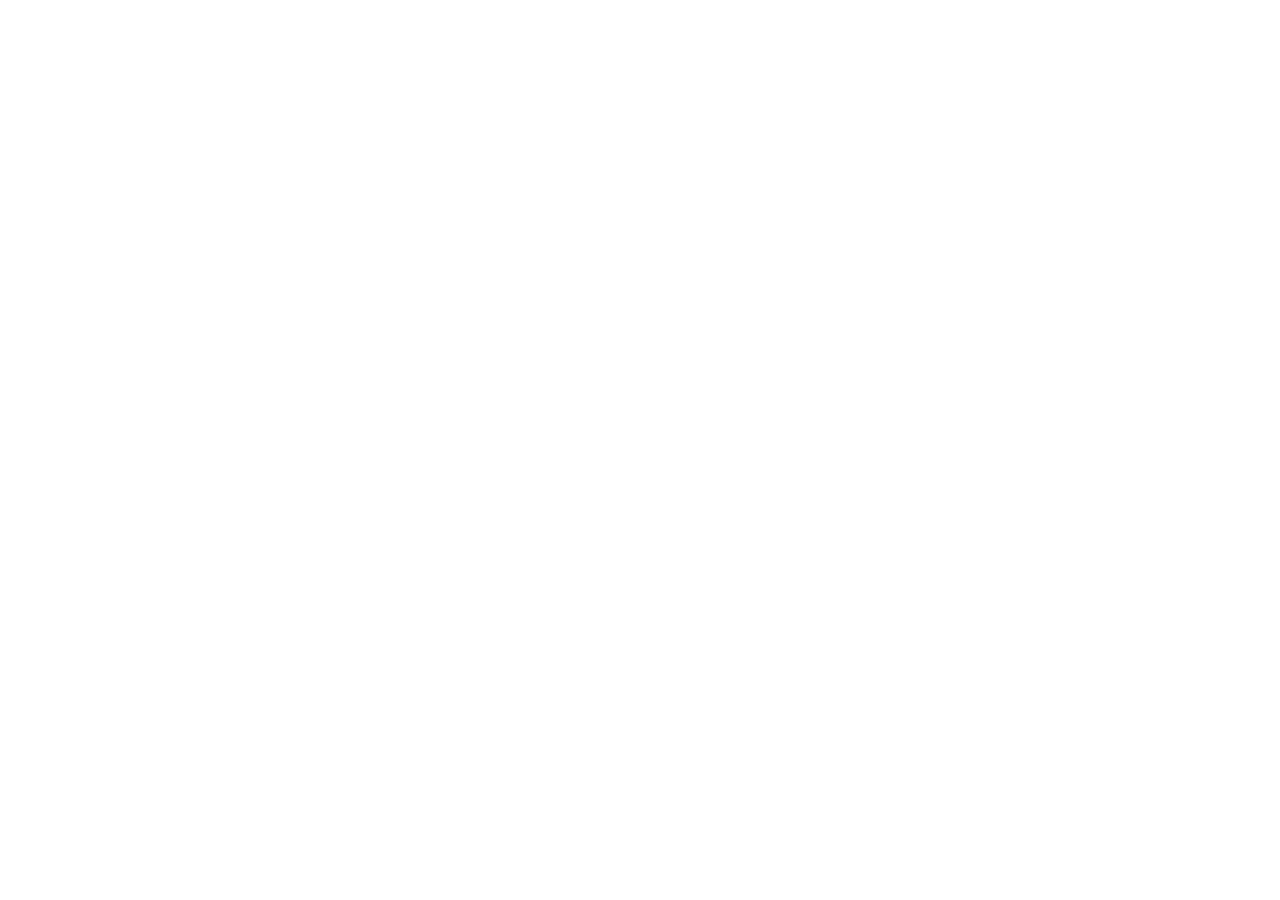
==== index.html @ 904ee5a9 "modified:   index.html     teszt" ====
<!DOCTYPE html>
<html lang="hu">
<head>
    <meta charset="UTF-8">
    <meta name="viewport" content="width=device-width, initial-scale=1.0">
    <title>The Witcher 3</title>
</head>
<body>
    
</body>
</html>
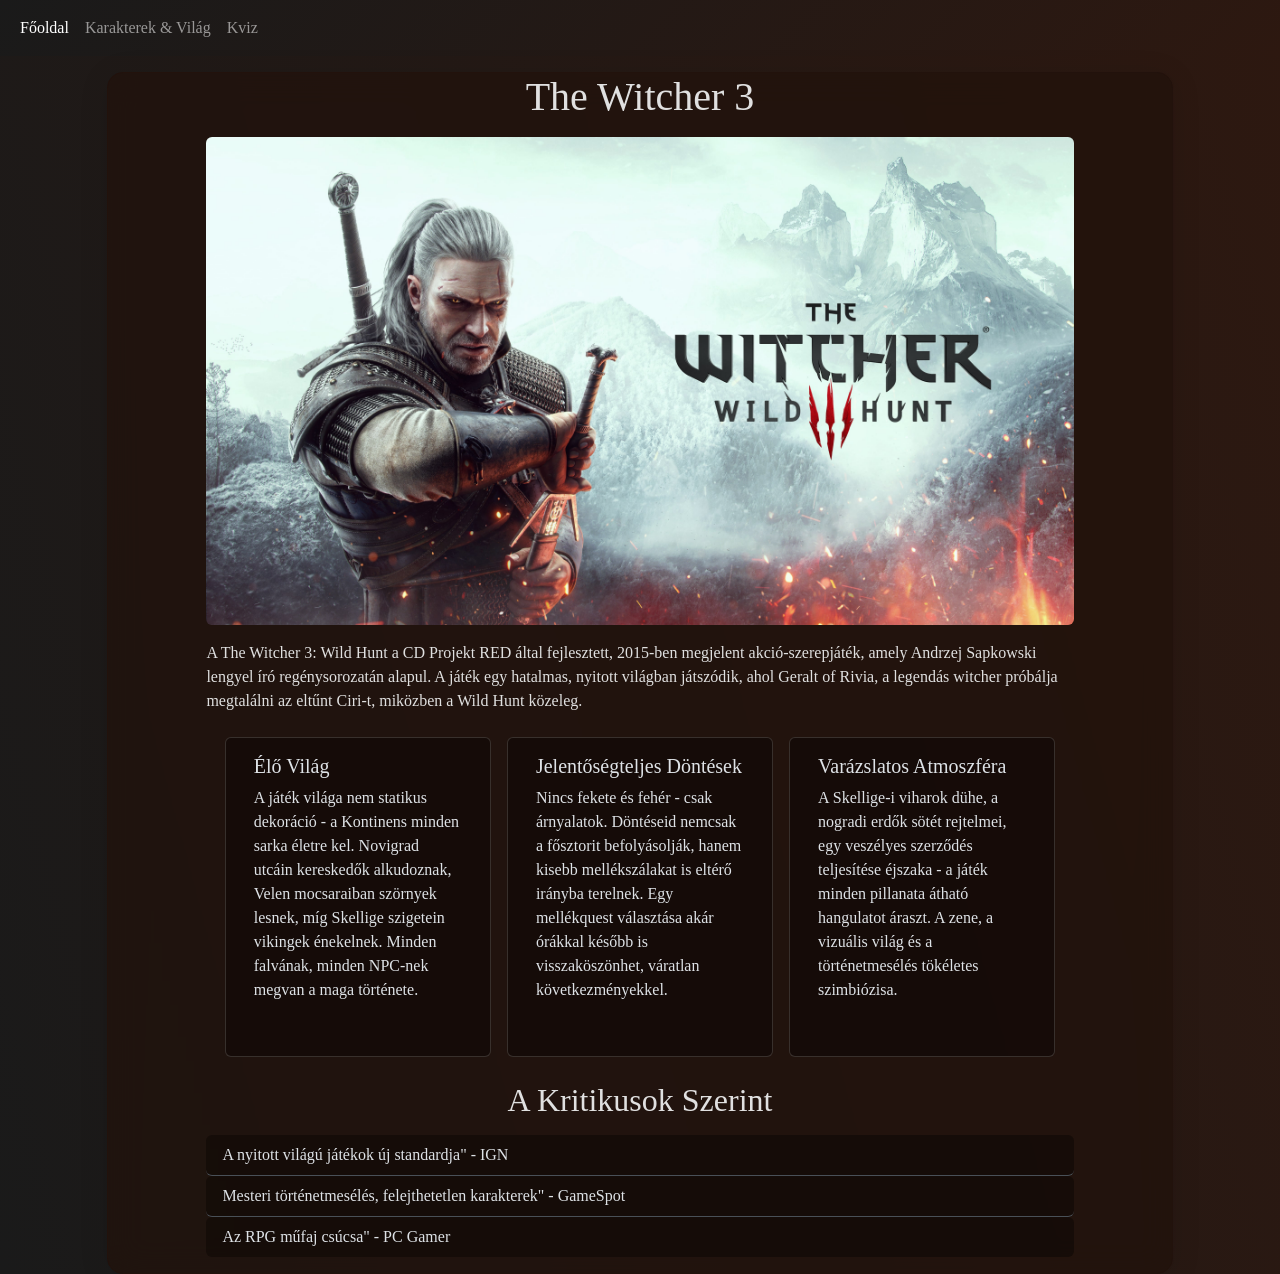
==== commit d871e3c4: "index tartalom" ====
--- a/index.html
+++ b/index.html
@@ -1,11 +1,95 @@
 <!DOCTYPE html>
 <html lang="hu">
+
 <head>
     <meta charset="UTF-8">
     <meta name="viewport" content="width=device-width, initial-scale=1.0">
     <title>The Witcher 3</title>
+    <link href="https://cdn.jsdelivr.net/npm/bootstrap@5.3.8/dist/css/bootstrap.min.css" rel="stylesheet"
+        integrity="sha384-sRIl4kxILFvY47J16cr9ZwB07vP4J8+LH7qKQnuqkuIAvNWLzeN8tE5YBujZqJLB" crossorigin="anonymous">
+    <script src="https://cdn.jsdelivr.net/npm/bootstrap@5.3.8/dist/js/bootstrap.bundle.min.js"
+        integrity="sha384-FKyoEForCGlyvwx9Hj09JcYn3nv7wiPVlz7YYwJrWVcXK/BmnVDxM+D2scQbITxI"
+        crossorigin="anonymous"></script>
+    <link rel="stylesheet" href="style.css">
+    <link rel="icon" type="image/x-icon" href="icon.png">
 </head>
+
 <body>
-    
+    <nav class="navbar navbar-expand-lg bg-body-tertiary"
+        style="background: linear-gradient(135deg, #1a1a1a 0%, #2d1810 100%) !important; color: #e0e0e0 !important; "
+        data-bs-theme="dark">
+        <div class="container-fluid">
+            <button class="navbar-toggler" type="button" data-bs-toggle="collapse" data-bs-target="#navbarNav"
+                aria-controls="navbarNav" aria-expanded="false" aria-label="Toggle navigation">
+                <span class="navbar-toggler-icon"></span>
+            </button>
+            <div class="collapse navbar-collapse" id="navbarNav">
+                <ul class="navbar-nav">
+                    <li class="nav-item">
+                        <a class="nav-link active" aria-current="page" href="index.html">Főoldal</a>
+                    </li>
+                    <li class="nav-item">
+                        <a class="nav-link" href="karakterek.html">Karakterek & Világ</a>
+                    </li>
+                    <li class="nav-item">
+                        <a class="nav-link" href="kviz.html">Kviz</a>
+                    </li>
+                </ul>
+            </div>
+        </div>
+    </nav>
+
+    <div class="container-fluid col-10 tartalom mt-3">
+        <h1>The Witcher 3</h1>
+        <img class="img-fluid mt-3 col-10 rounded mx-auto d-block" src="witcher.png">
+        <p class="mt-3 col-10 mx-auto">A The Witcher 3: Wild Hunt a CD Projekt RED által fejlesztett, 2015-ben megjelent
+            akció-szerepjáték, amely
+            Andrzej Sapkowski lengyel író regénysorozatán alapul. A játék egy hatalmas, nyitott világban játszódik, ahol
+            Geralt of Rivia, a legendás witcher próbálja megtalálni az eltűnt Ciri-t, miközben a Wild Hunt közeleg.
+        </p>
+
+        <div class="row justify-content-center align-items-center">
+
+
+            <div class="card col-3 m-2" style="background: rgba(19, 10, 7, 0.73); height: 20rem;" data-bs-theme="dark">
+                <div class="card-body">
+                    <h5 class="card-title">Élő Világ</h5>
+                    <p class="card-text">A játék világa nem statikus dekoráció - a Kontinens minden sarka életre kel.
+                        Novigrad utcáin kereskedők alkudoznak, Velen mocsaraiban szörnyek lesnek, míg Skellige szigetein
+                        vikingek énekelnek. Minden falvának, minden NPC-nek megvan a maga története.</p>
+                </div>
+            </div>
+
+            <div class="card col-3 m-2" style="background: rgba(19, 10, 7, 0.73); height: 20rem;" data-bs-theme="dark">
+                <div class="card-body">
+                    <h5 class="card-title">Jelentőségteljes Döntések</h5>
+                    <p class="card-text">Nincs fekete és fehér - csak árnyalatok. Döntéseid nemcsak a fősztorit
+                        befolyásolják, hanem kisebb mellékszálakat is eltérő irányba terelnek. Egy mellékquest
+                        választása akár órákkal később is visszaköszönhet, váratlan következményekkel.</p>
+                </div>
+            </div>
+
+            <div class="card col-3 m-2" style="background: rgba(19, 10, 7, 0.73); height: 20rem;" data-bs-theme="dark">
+                <div class="card-body">
+                    <h5 class="card-title">Varázslatos Atmoszféra</h5>
+                    <p class="card-text">A Skellige-i viharok dühe, a nogradi erdők sötét rejtelmei, egy veszélyes
+                        szerződés teljesítése éjszaka - a játék minden pillanata átható hangulatot áraszt. A zene, a
+                        vizuális világ és a történetmesélés tökéletes szimbiózisa.</p>
+                </div>
+            </div>
+
+        </div>
+
+        <h2 class="mt-3">A Kritikusok Szerint</h2>
+
+        <ul class="list-group list-group-flush col-10 mx-auto mt-3 mb-3" data-bs-theme="dark">
+            <li style="background: rgba(19, 10, 7, 0.73);" class="list-group-item rounded">A nyitott világú játékok új standardja" - IGN</li>
+            <li style="background: rgba(19, 10, 7, 0.73);" class="list-group-item rounded">Mesteri történetmesélés, felejthetetlen karakterek" - GameSpot</li>
+            <li style="background: rgba(19, 10, 7, 0.73);" class="list-group-item rounded">Az RPG műfaj csúcsa" - PC Gamer</li>
+        </ul>
+
+    </div>
+
 </body>
+
 </html>
--- a/style.css
+++ b/style.css
@@ -0,0 +1,19 @@
+body {
+    background: linear-gradient(75deg, #1a1a1a 0%, #2d1810 100%);
+    font-family: 'Cinzel', serif;
+    color: #e0e0e0;
+}
+
+.tartalom {
+    background: rgba(34, 18, 12, 0.73);
+    border-radius: 16px;
+    box-shadow: 0 4px 30px rgba(0, 0, 0, 0.1);
+    backdrop-filter: blur(16.1px);
+    -webkit-backdrop-filter: blur(16.1px);
+    border: 1px solid rgba(34, 18, 12, 1);
+}
+
+h1, h2 {
+    text-align: center;
+    color: #e0e0e0;
+}
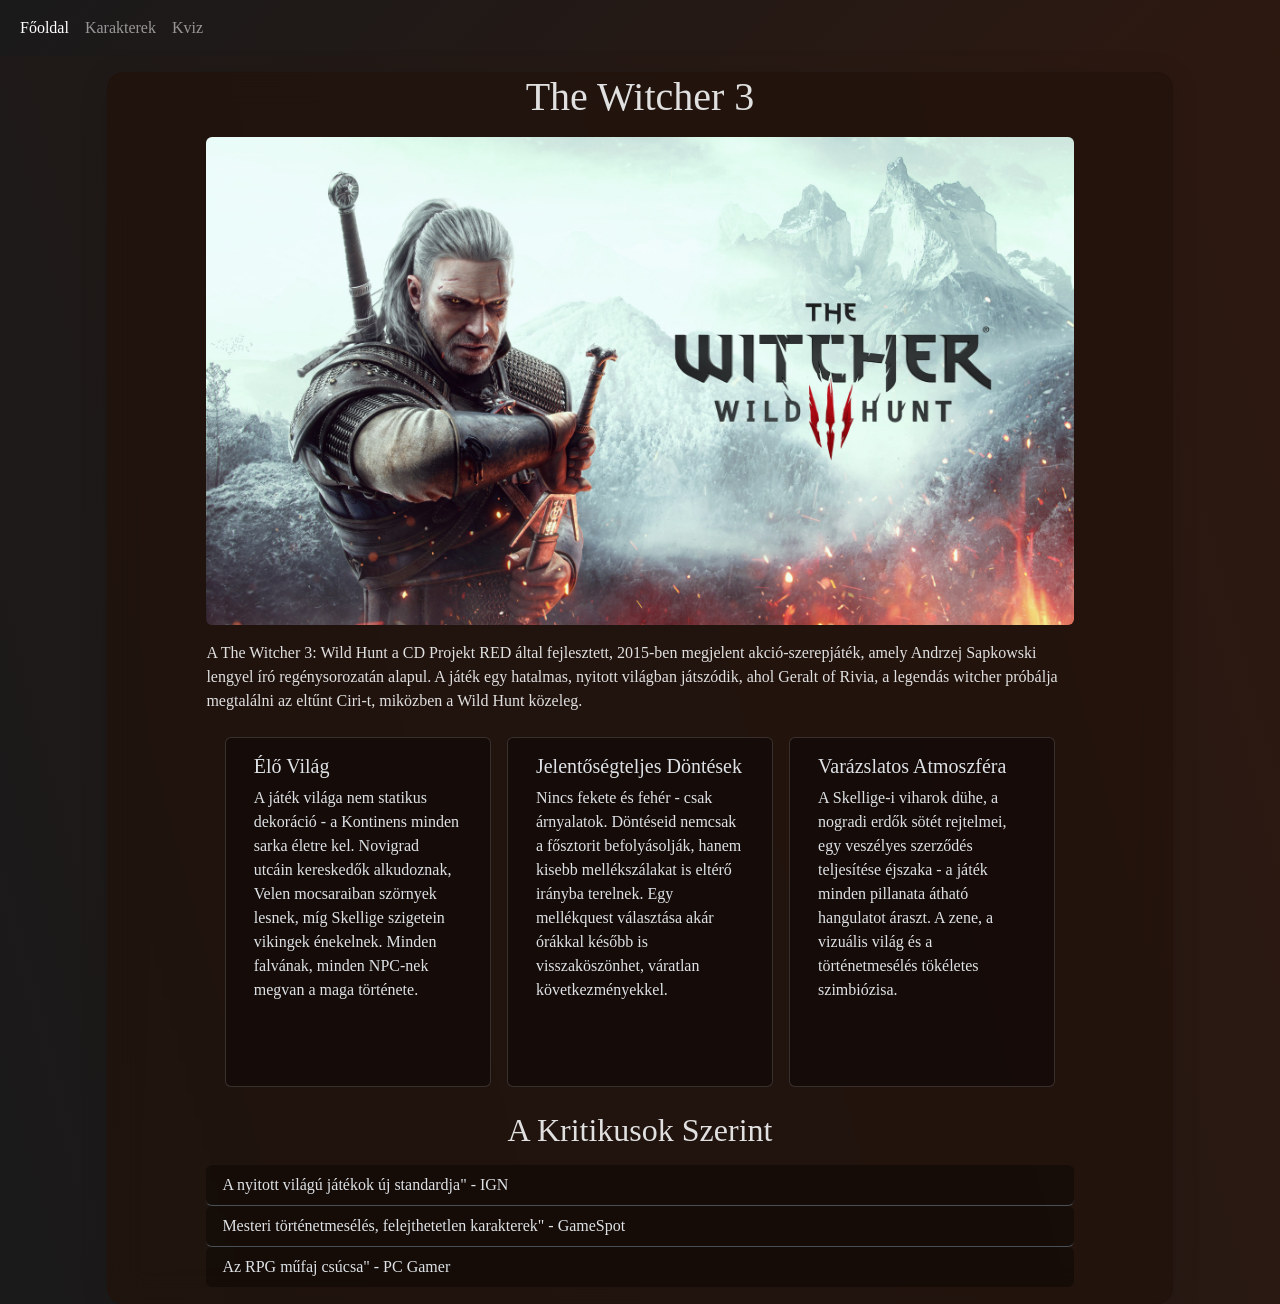
==== commit 5245e73e: "karakterek" ====
--- a/index.html
+++ b/index.html
@@ -29,7 +29,7 @@
                         <a class="nav-link active" aria-current="page" href="index.html">Főoldal</a>
                     </li>
                     <li class="nav-item">
-                        <a class="nav-link" href="karakterek.html">Karakterek & Világ</a>
+                        <a class="nav-link" href="karakterek.html">Karakterek</a>
                     </li>
                     <li class="nav-item">
                         <a class="nav-link" href="kviz.html">Kviz</a>
@@ -51,7 +51,7 @@
         <div class="row justify-content-center align-items-center">
 
 
-            <div class="card col-3 m-2" style="background: rgba(19, 10, 7, 0.73); height: 20rem;" data-bs-theme="dark">
+            <div class="card col-xl-3 col-lg-10 m-2" style="background: rgba(19, 10, 7, 0.73); height: 350px;" data-bs-theme="dark">
                 <div class="card-body">
                     <h5 class="card-title">Élő Világ</h5>
                     <p class="card-text">A játék világa nem statikus dekoráció - a Kontinens minden sarka életre kel.
@@ -60,7 +60,7 @@
                 </div>
             </div>
 
-            <div class="card col-3 m-2" style="background: rgba(19, 10, 7, 0.73); height: 20rem;" data-bs-theme="dark">
+            <div class="card col-xl-3 col-lg-10 m-2" style="background: rgba(19, 10, 7, 0.73); height: 350px;" data-bs-theme="dark">
                 <div class="card-body">
                     <h5 class="card-title">Jelentőségteljes Döntések</h5>
                     <p class="card-text">Nincs fekete és fehér - csak árnyalatok. Döntéseid nemcsak a fősztorit
@@ -69,7 +69,7 @@
                 </div>
             </div>
 
-            <div class="card col-3 m-2" style="background: rgba(19, 10, 7, 0.73); height: 20rem;" data-bs-theme="dark">
+            <div class="card col-xl-3 col-lg-10 m-2" style="background: rgba(19, 10, 7, 0.73); height: 350px;" data-bs-theme="dark">
                 <div class="card-body">
                     <h5 class="card-title">Varázslatos Atmoszféra</h5>
                     <p class="card-text">A Skellige-i viharok dühe, a nogradi erdők sötét rejtelmei, egy veszélyes
